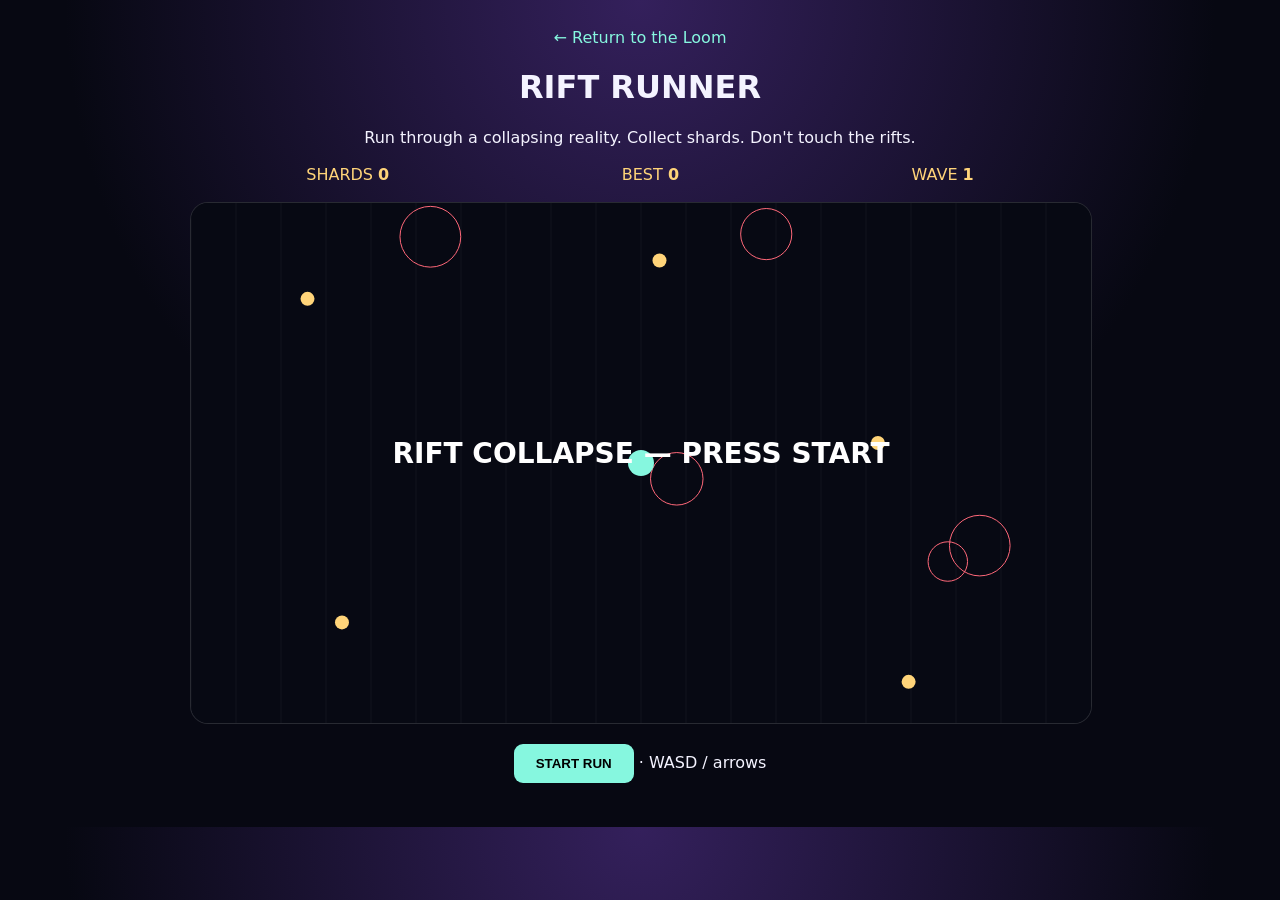
==== rift_runner.html @ c353adbd "Make Eclipse Edition more realistic with persistent health, healing powerups, aggressive monsters, s" ====
<!doctype html><html lang="en"><head><meta charset="utf-8"><meta name="viewport" content="width=device-width,initial-scale=1"><title>Rift Runner // Moonforge Arcade</title><style>body{margin:0;background:radial-gradient(circle at 50% 0,#34205c,#070812 55%);color:#f4f3ff;font:16px system-ui;text-align:center}main{width:min(900px,92%);margin:auto;padding:28px}.back{color:#86f7df;text-decoration:none}.hud{display:flex;justify-content:space-around;color:#ffd479;margin:18px 0}canvas{width:100%;border:1px solid #ffffff22;border-radius:18px;background:#070913}button{border:0;border-radius:9px;padding:12px 22px;background:#86f7df;font-weight:800;cursor:pointer}</style></head><body><main><a class="back" href="index.html">← Return to the Loom</a><h1>RIFT RUNNER</h1><p>Run through a collapsing reality. Collect shards. Don't touch the rifts.</p><div class="hud"><span>SHARDS <b id="score">0</b></span><span>BEST <b id="best">0</b></span><span>WAVE <b id="wave">1</b></span></div><canvas id="c" width="900" height="520"></canvas><p><button id="go">START RUN</button> · WASD / arrows</p></main><script>const c=document.getElementById('c'),x=c.getContext('2d'),K={};let p,shards,rocks,on,score=0,best=+localStorage.riftBest||0,wave=1,last=0;addEventListener('keydown',e=>K[e.key.toLowerCase()]=1);addEventListener('keyup',e=>K[e.key.toLowerCase()]=0);go.onclick=()=>{p={x:450,y:260};shards=[];rocks=[];score=0;wave=1;on=1;for(let i=0;i<5;i++)spawn();requestAnimationFrame(loop)};function spawn(){rocks.push({x:Math.random()*860+20,y:Math.random()*480+20,r:14+Math.random()*18,vx:-40-Math.random()*50,vy:-40+Math.random()*80});shards.push({x:Math.random()*840+30,y:Math.random()*460+30})}function loop(t){let dt=Math.min((t-last)/1000,.04);last=t;x.fillStyle='#070913';x.fillRect(0,0,900,520);x.strokeStyle='#ffffff0d';for(let i=0;i<900;i+=45){x.beginPath();x.moveTo(i,0);x.lineTo(i,520);x.stroke()}let dx=(K.a||K.arrowleft?-1:0)+(K.d||K.arrowright?1:0),dy=(K.w||K.arrowup?-1:0)+(K.s||K.arrowdown?1:0);let m=Math.hypot(dx,dy)||1;p.x=Math.max(14,Math.min(886,p.x+dx/m*260*dt));p.y=Math.max(14,Math.min(506,p.y+dy/m*260*dt));rocks.forEach(r=>{r.x+=r.vx*dt;r.y+=r.vy*dt;if(r.x<r.r||r.x>900-r.r)r.vx*=-1;if(r.y<r.r||r.y>520-r.r)r.vy*=-1;x.strokeStyle='#ff6879';x.beginPath();x.arc(r.x,r.y,r.r,0,7);x.stroke();if(Math.hypot(p.x-r.x,p.y-r.y)<r.r+13)on=0});for(let i=shards.length-1;i>=0;i--){let s=shards[i];x.fillStyle='#ffd479';x.beginPath();x.arc(s.x,s.y,7,0,7);x.fill();if(Math.hypot(p.x-s.x,p.y-s.y)<20){shards.splice(i,1);score++;document.getElementById('score').textContent=score;best=Math.max(best,score);localStorage.riftBest=best;document.getElementById('best').textContent=best;if(!shards.length){wave++;document.getElementById('wave').textContent=wave;for(let j=0;j<wave+4;j++)spawn()}}}x.fillStyle='#86f7df';x.beginPath();x.arc(p.x,p.y,13,0,7);x.fill();if(!on){x.fillStyle='#fff';x.font='bold 28px system-ui';x.textAlign='center';x.fillText('RIFT COLLAPSE — PRESS START',450,260);return}requestAnimationFrame(loop)}go.click()</script></body></html>
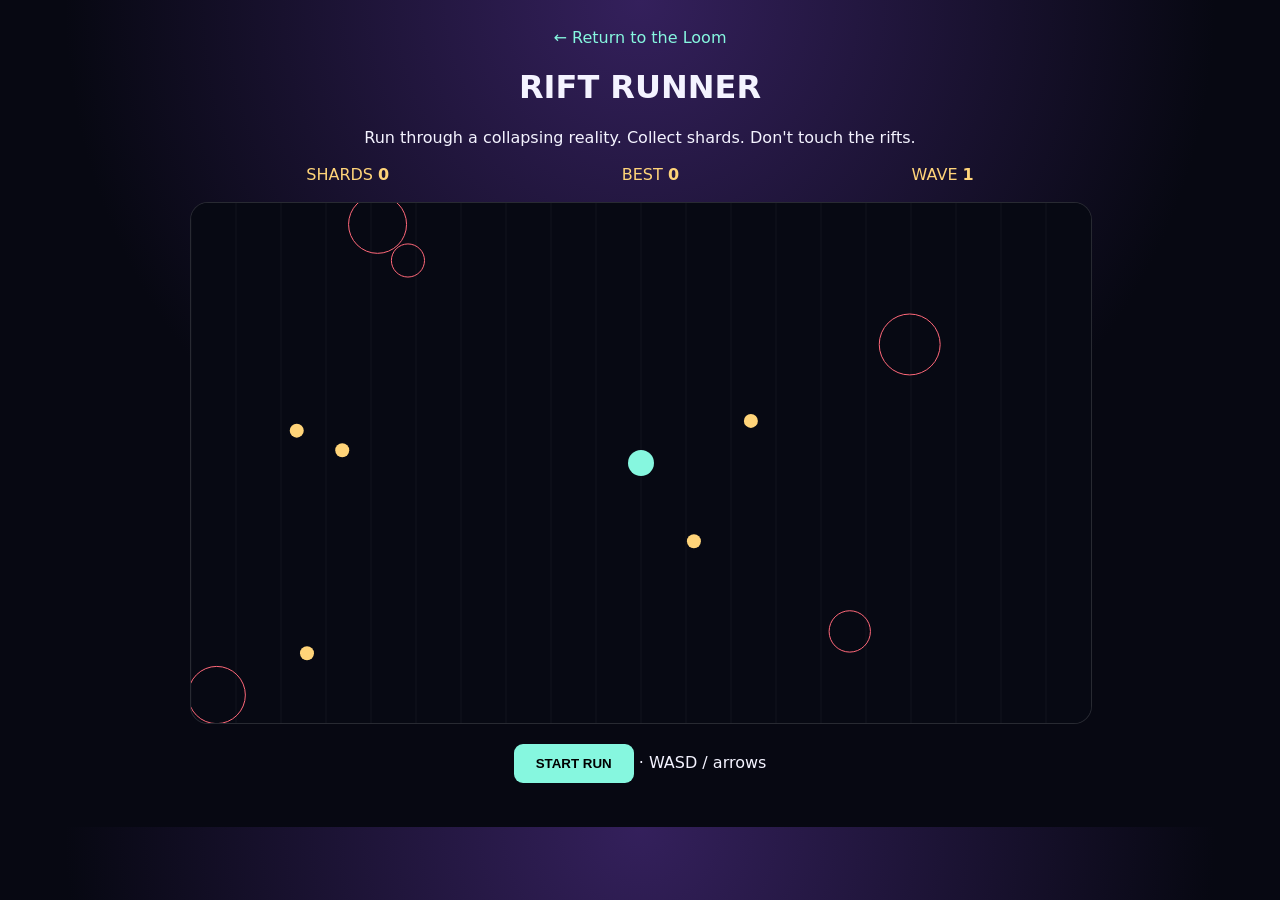
==== commit 60f39e64: "Add Moonforge branding artwork and Rift Runner arcade ad game" ====
--- a/rift_runner.html
+++ b/rift_runner.html
@@ -1 +1 @@
-<!doctype html><html lang="en"><head><meta charset="utf-8"><meta name="viewport" content="width=device-width,initial-scale=1"><title>Rift Runner // Moonforge Arcade</title><style>body{margin:0;background:radial-gradient(circle at 50% 0,#34205c,#070812 55%);color:#f4f3ff;font:16px system-ui;text-align:center}main{width:min(900px,92%);margin:auto;padding:28px}.back{color:#86f7df;text-decoration:none}.hud{display:flex;justify-content:space-around;color:#ffd479;margin:18px 0}canvas{width:100%;border:1px solid #ffffff22;border-radius:18px;background:#070913}button{border:0;border-radius:9px;padding:12px 22px;background:#86f7df;font-weight:800;cursor:pointer}</style></head><body><main><a class="back" href="index.html">← Return to the Loom</a><h1>RIFT RUNNER</h1><p>Run through a collapsing reality. Collect shards. Don't touch the rifts.</p><div class="hud"><span>SHARDS <b id="score">0</b></span><span>BEST <b id="best">0</b></span><span>WAVE <b id="wave">1</b></span></div><canvas id="c" width="900" height="520"></canvas><p><button id="go">START RUN</button> · WASD / arrows</p></main><script>const c=document.getElementById('c'),x=c.getContext('2d'),K={};let p,shards,rocks,on,score=0,best=+localStorage.riftBest||0,wave=1,last=0;addEventListener('keydown',e=>K[e.key.toLowerCase()]=1);addEventListener('keyup',e=>K[e.key.toLowerCase()]=0);go.onclick=()=>{p={x:450,y:260};shards=[];rocks=[];score=0;wave=1;on=1;for(let i=0;i<5;i++)spawn();requestAnimationFrame(loop)};function spawn(){rocks.push({x:Math.random()*860+20,y:Math.random()*480+20,r:14+Math.random()*18,vx:-40-Math.random()*50,vy:-40+Math.random()*80});shards.push({x:Math.random()*840+30,y:Math.random()*460+30})}function loop(t){let dt=Math.min((t-last)/1000,.04);last=t;x.fillStyle='#070913';x.fillRect(0,0,900,520);x.strokeStyle='#ffffff0d';for(let i=0;i<900;i+=45){x.beginPath();x.moveTo(i,0);x.lineTo(i,520);x.stroke()}let dx=(K.a||K.arrowleft?-1:0)+(K.d||K.arrowright?1:0),dy=(K.w||K.arrowup?-1:0)+(K.s||K.arrowdown?1:0);let m=Math.hypot(dx,dy)||1;p.x=Math.max(14,Math.min(886,p.x+dx/m*260*dt));p.y=Math.max(14,Math.min(506,p.y+dy/m*260*dt));rocks.forEach(r=>{r.x+=r.vx*dt;r.y+=r.vy*dt;if(r.x<r.r||r.x>900-r.r)r.vx*=-1;if(r.y<r.r||r.y>520-r.r)r.vy*=-1;x.strokeStyle='#ff6879';x.beginPath();x.arc(r.x,r.y,r.r,0,7);x.stroke();if(Math.hypot(p.x-r.x,p.y-r.y)<r.r+13)on=0});for(let i=shards.length-1;i>=0;i--){let s=shards[i];x.fillStyle='#ffd479';x.beginPath();x.arc(s.x,s.y,7,0,7);x.fill();if(Math.hypot(p.x-s.x,p.y-s.y)<20){shards.splice(i,1);score++;document.getElementById('score').textContent=score;best=Math.max(best,score);localStorage.riftBest=best;document.getElementById('best').textContent=best;if(!shards.length){wave++;document.getElementById('wave').textContent=wave;for(let j=0;j<wave+4;j++)spawn()}}}x.fillStyle='#86f7df';x.beginPath();x.arc(p.x,p.y,13,0,7);x.fill();if(!on){x.fillStyle='#fff';x.font='bold 28px system-ui';x.textAlign='center';x.fillText('RIFT COLLAPSE — PRESS START',450,260);return}requestAnimationFrame(loop)}go.click()</script></body></html>+<!doctype html><html lang="en"><head><meta charset="utf-8"><meta name="viewport" content="width=device-width,initial-scale=1"><title>Rift Runner // Moonforge Arcade</title><style>body{margin:0;background:radial-gradient(circle at 50% 0,#34205c,#070812 55%);color:#f4f3ff;font:16px system-ui;text-align:center}main{width:min(900px,92%);margin:auto;padding:28px}.back{color:#86f7df;text-decoration:none}.hud{display:flex;justify-content:space-around;color:#ffd479;margin:18px 0}canvas{width:100%;border:1px solid #ffffff22;border-radius:18px;background:#070913}button{border:0;border-radius:9px;padding:12px 22px;background:#86f7df;font-weight:800;cursor:pointer}</style></head><body><main><a class="back" href="index.html">← Return to the Loom</a><h1>RIFT RUNNER</h1><p>Run through a collapsing reality. Collect shards. Don't touch the rifts.</p><div class="hud"><span>SHARDS <b id="score">0</b></span><span>BEST <b id="best">0</b></span><span>WAVE <b id="wave">1</b></span></div><canvas id="c" width="900" height="520"></canvas><p><button id="go">START RUN</button> · WASD / arrows</p></main><script>const c=document.getElementById('c'),x=c.getContext('2d'),K={};let p,shards,rocks,on,score=0,best=+localStorage.riftBest||0,wave=1,last=0;addEventListener('keydown',e=>K[e.key.toLowerCase()]=1);addEventListener('keyup',e=>K[e.key.toLowerCase()]=0);go.onclick=()=>{p={x:450,y:260};shards=[];rocks=[];score=0;wave=1;on=1;for(let i=0;i<5;i++)spawn();requestAnimationFrame(loop)};function spawn(){rocks.push({x:Math.random()*860+20,y:Math.random()*480+20,r:14+Math.random()*18,vx:-40-Math.random()*50,vy:-40+Math.random()*80});shards.push({x:Math.random()*840+30,y:Math.random()*460+30})}function loop(t){let dt=Math.min((t-last)/1000,.04);last=t;x.fillStyle='#070913';x.fillRect(0,0,900,520);x.strokeStyle='#ffffff0d';for(let i=0;i<900;i+=45){x.beginPath();x.moveTo(i,0);x.lineTo(i,520);x.stroke()}let dx=(K.a||K.arrowleft?-1:0)+(K.d||K.arrowright?1:0),dy=(K.w||K.arrowup?-1:0)+(K.s||K.arrowdown?1:0),m=Math.hypot(dx,dy)||1;p.x=Math.max(14,Math.min(886,p.x+dx/m*260*dt));p.y=Math.max(14,Math.min(506,p.y+dy/m*260*dt));rocks.forEach(r=>{r.x+=r.vx*dt;r.y+=r.vy*dt;if(r.x<r.r||r.x>900-r.r)r.vx*=-1;if(r.y<r.r||r.y>520-r.r)r.vy*=-1;x.strokeStyle='#ff6879';x.beginPath();x.arc(r.x,r.y,r.r,0,7);x.stroke();if(Math.hypot(p.x-r.x,p.y-r.y)<r.r+13)on=0});for(let i=shards.length-1;i>=0;i--){let s=shards[i];x.fillStyle='#ffd479';x.beginPath();x.arc(s.x,s.y,7,0,7);x.fill();if(Math.hypot(p.x-s.x,p.y-s.y)<20){shards.splice(i,1);score++;document.getElementById('score').textContent=score;best=Math.max(best,score);localStorage.riftBest=best;document.getElementById('best').textContent=best;if(!shards.length){wave++;document.getElementById('wave').textContent=wave;for(let j=0;j<wave+4;j++)spawn()}}}x.fillStyle='#86f7df';x.beginPath();x.arc(p.x,p.y,13,0,7);x.fill();if(!on){x.fillStyle='#fff';x.font='bold 28px system-ui';x.textAlign='center';x.fillText('RIFT COLLAPSE — PRESS START',450,260);return}requestAnimationFrame(loop)}go.click()</script></body></html>
